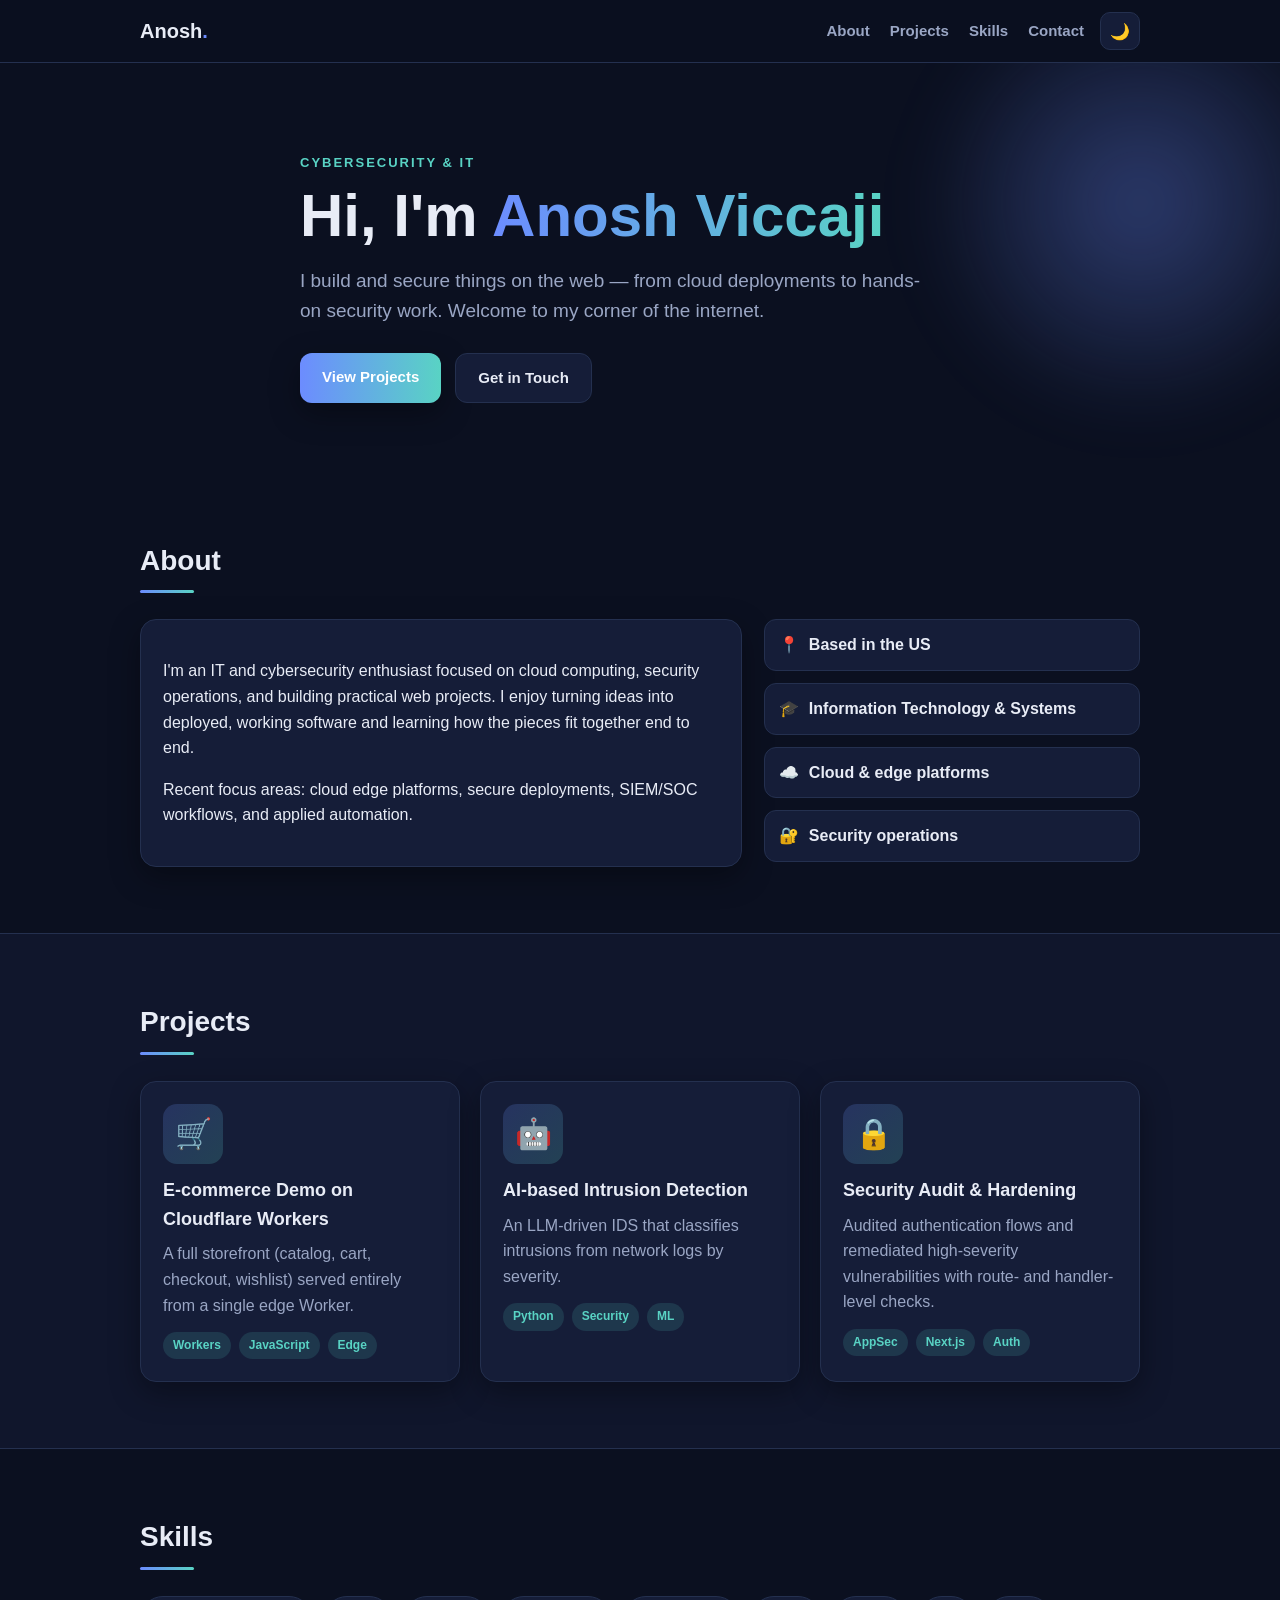
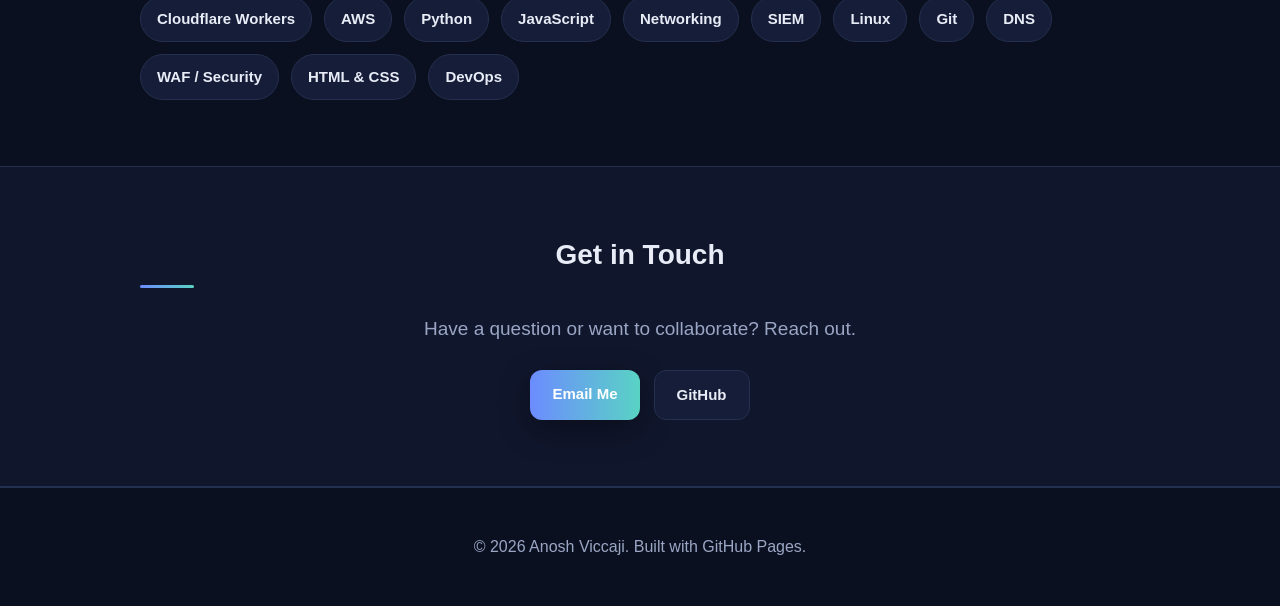
==== index.html @ 1395a2f8 "Initial portfolio site" ====
<!DOCTYPE html>
<html lang="en">
<head>
  <meta charset="utf-8" />
  <meta name="viewport" content="width=device-width, initial-scale=1" />
  <title>Anosh Viccaji — Portfolio</title>
  <meta name="description" content="Anosh Viccaji — Cybersecurity & IT. Projects, skills, and contact." />
  <link rel="preconnect" href="https://fonts.googleapis.com" />
  <link rel="stylesheet" href="./style.css" />
</head>
<body>
  <header class="nav" id="top">
    <div class="container nav-inner">
      <a href="#top" class="brand">Anosh<span>.</span></a>
      <nav aria-label="Primary">
        <a href="#about">About</a>
        <a href="#projects">Projects</a>
        <a href="#skills">Skills</a>
        <a href="#contact">Contact</a>
      </nav>
      <button class="theme-toggle" id="themeToggle" aria-label="Toggle theme">🌙</button>
    </div>
  </header>

  <main>
    <!-- HERO -->
    <section class="hero">
      <div class="container hero-inner">
        <p class="eyebrow">Cybersecurity &amp; IT</p>
        <h1>Hi, I'm <span class="grad">Anosh Viccaji</span></h1>
        <p class="lede">
          I build and secure things on the web — from cloud deployments to
          hands-on security work. Welcome to my corner of the internet.
        </p>
        <div class="cta-row">
          <a class="btn primary" href="#projects">View Projects</a>
          <a class="btn ghost" href="#contact">Get in Touch</a>
        </div>
      </div>
      <div class="hero-glow" aria-hidden="true"></div>
    </section>

    <!-- ABOUT -->
    <section id="about" class="section">
      <div class="container">
        <h2 class="section-title">About</h2>
        <div class="about-grid">
          <div class="card">
            <p>
              I'm an IT and cybersecurity enthusiast focused on cloud computing,
              security operations, and building practical web projects. I enjoy
              turning ideas into deployed, working software and learning how the
              pieces fit together end to end.
            </p>
            <p>
              Recent focus areas: cloud edge platforms, secure deployments,
              SIEM/SOC workflows, and applied automation.
            </p>
          </div>
          <ul class="facts">
            <li><span>📍</span> Based in the US</li>
            <li><span>🎓</span> Information Technology &amp; Systems</li>
            <li><span>☁️</span> Cloud &amp; edge platforms</li>
            <li><span>🔐</span> Security operations</li>
          </ul>
        </div>
      </div>
    </section>

    <!-- PROJECTS -->
    <section id="projects" class="section alt">
      <div class="container">
        <h2 class="section-title">Projects</h2>
        <div class="grid">
          <article class="card project">
            <div class="project-top">🛒</div>
            <h3>E-commerce Demo on Cloudflare Workers</h3>
            <p>A full storefront (catalog, cart, checkout, wishlist) served entirely from a single edge Worker.</p>
            <div class="tags"><span>Workers</span><span>JavaScript</span><span>Edge</span></div>
          </article>
          <article class="card project">
            <div class="project-top">🤖</div>
            <h3>AI-based Intrusion Detection</h3>
            <p>An LLM-driven IDS that classifies intrusions from network logs by severity.</p>
            <div class="tags"><span>Python</span><span>Security</span><span>ML</span></div>
          </article>
          <article class="card project">
            <div class="project-top">🔒</div>
            <h3>Security Audit &amp; Hardening</h3>
            <p>Audited authentication flows and remediated high-severity vulnerabilities with route- and handler-level checks.</p>
            <div class="tags"><span>AppSec</span><span>Next.js</span><span>Auth</span></div>
          </article>
        </div>
      </div>
    </section>

    <!-- SKILLS -->
    <section id="skills" class="section">
      <div class="container">
        <h2 class="section-title">Skills</h2>
        <div class="chips">
          <span>Cloudflare Workers</span><span>AWS</span><span>Python</span>
          <span>JavaScript</span><span>Networking</span><span>SIEM</span>
          <span>Linux</span><span>Git</span><span>DNS</span>
          <span>WAF / Security</span><span>HTML &amp; CSS</span><span>DevOps</span>
        </div>
      </div>
    </section>

    <!-- CONTACT -->
    <section id="contact" class="section alt">
      <div class="container contact-inner">
        <h2 class="section-title">Get in Touch</h2>
        <p class="lede center">Have a question or want to collaborate? Reach out.</p>
        <div class="cta-row center">
          <a class="btn primary" href="mailto:hello@example.com">Email Me</a>
          <a class="btn ghost" href="https://github.com/anoshvi" target="_blank" rel="noopener">GitHub</a>
        </div>
      </div>
    </section>
  </main>

  <footer class="footer">
    <div class="container">
      <p>© <span id="year"></span> Anosh Viccaji. Built with GitHub Pages.</p>
    </div>
  </footer>

  <script src="./script.js" defer></script>
</body>
</html>
---- style.css ----
:root {
  --bg: #0b1020;
  --bg-alt: #10162c;
  --card: #151d38;
  --text: #e8ecf6;
  --muted: #9aa6c4;
  --brand: #6c8cff;
  --brand2: #59d3c4;
  --border: #24304f;
  --shadow: 0 10px 30px rgba(0, 0, 0, 0.35);
}
[data-theme="light"] {
  --bg: #f6f8fc;
  --bg-alt: #ffffff;
  --card: #ffffff;
  --text: #0f1730;
  --muted: #5a6683;
  --brand: #3b5bff;
  --brand2: #0fb5a3;
  --border: #e4e9f2;
  --shadow: 0 10px 30px rgba(20, 30, 60, 0.08);
}

* { box-sizing: border-box; }
html { scroll-behavior: smooth; }
body {
  margin: 0;
  font-family: -apple-system, BlinkMacSystemFont, "Segoe UI", Roboto, Helvetica, Arial, sans-serif;
  background: var(--bg);
  color: var(--text);
  line-height: 1.6;
}
.container { max-width: 1040px; margin: 0 auto; padding: 0 20px; }
a { color: var(--brand); text-decoration: none; }
a:hover { text-decoration: underline; }

/* NAV */
.nav {
  position: sticky; top: 0; z-index: 20;
  background: color-mix(in srgb, var(--bg) 85%, transparent);
  backdrop-filter: blur(10px);
  border-bottom: 1px solid var(--border);
}
.nav-inner { display: flex; align-items: center; gap: 16px; height: 62px; }
.brand { font-weight: 800; font-size: 20px; color: var(--text); }
.brand span { color: var(--brand); }
.nav nav { margin-left: auto; display: flex; gap: 20px; }
.nav nav a { color: var(--muted); font-weight: 600; font-size: 15px; }
.nav nav a:hover { color: var(--text); text-decoration: none; }
.theme-toggle {
  border: 1px solid var(--border); background: var(--card); color: var(--text);
  border-radius: 10px; width: 40px; height: 38px; cursor: pointer; font-size: 16px;
}

/* HERO */
.hero { position: relative; overflow: hidden; padding: 90px 0 70px; }
.hero-inner { position: relative; z-index: 2; max-width: 720px; }
.eyebrow {
  text-transform: uppercase; letter-spacing: 2px; font-size: 13px;
  color: var(--brand2); font-weight: 700; margin: 0 0 10px;
}
.hero h1 { font-size: clamp(36px, 6vw, 60px); line-height: 1.05; margin: 0 0 16px; }
.grad {
  background: linear-gradient(90deg, var(--brand), var(--brand2));
  -webkit-background-clip: text; background-clip: text; color: transparent;
}
.lede { font-size: 19px; color: var(--muted); max-width: 620px; }
.lede.center { margin-left: auto; margin-right: auto; }
.cta-row { display: flex; gap: 14px; margin-top: 26px; flex-wrap: wrap; }
.cta-row.center { justify-content: center; }
.btn {
  display: inline-block; padding: 12px 22px; border-radius: 12px;
  font-weight: 700; font-size: 15px; transition: transform .15s ease, box-shadow .15s ease;
}
.btn:hover { transform: translateY(-2px); text-decoration: none; }
.btn.primary { background: linear-gradient(90deg, var(--brand), var(--brand2)); color: #fff; box-shadow: var(--shadow); }
.btn.ghost { border: 1px solid var(--border); color: var(--text); background: var(--card); }
.hero-glow {
  position: absolute; top: -120px; right: -120px; width: 520px; height: 520px;
  background: radial-gradient(circle, rgba(108,140,255,0.35), transparent 60%);
  filter: blur(30px); z-index: 1;
}

/* SECTIONS */
.section { padding: 66px 0; }
.section.alt { background: var(--bg-alt); border-top: 1px solid var(--border); border-bottom: 1px solid var(--border); }
.section-title { font-size: 28px; margin: 0 0 26px; position: relative; padding-bottom: 10px; }
.section-title::after {
  content: ""; position: absolute; left: 0; bottom: 0; width: 54px; height: 3px;
  background: linear-gradient(90deg, var(--brand), var(--brand2)); border-radius: 3px;
}

.card {
  background: var(--card); border: 1px solid var(--border); border-radius: 16px;
  padding: 22px; box-shadow: var(--shadow);
}
.about-grid { display: grid; grid-template-columns: 1.6fr 1fr; gap: 22px; }
.facts { list-style: none; margin: 0; padding: 0; display: grid; gap: 12px; align-content: start; }
.facts li {
  background: var(--card); border: 1px solid var(--border); border-radius: 12px;
  padding: 12px 14px; display: flex; gap: 10px; align-items: center; font-weight: 600;
}

.grid { display: grid; grid-template-columns: repeat(auto-fit, minmax(260px, 1fr)); gap: 20px; }
.project-top {
  font-size: 30px; width: 60px; height: 60px; display: grid; place-items: center;
  background: linear-gradient(135deg, rgba(108,140,255,.2), rgba(89,211,196,.2));
  border-radius: 14px; margin-bottom: 12px;
}
.project h3 { margin: 0 0 8px; font-size: 18px; }
.project p { color: var(--muted); margin: 0 0 14px; }
.tags { display: flex; gap: 8px; flex-wrap: wrap; }
.tags span {
  font-size: 12px; font-weight: 700; color: var(--brand2);
  background: color-mix(in srgb, var(--brand2) 14%, transparent);
  padding: 4px 10px; border-radius: 999px;
}

.chips { display: flex; flex-wrap: wrap; gap: 12px; }
.chips span {
  background: var(--card); border: 1px solid var(--border); border-radius: 999px;
  padding: 10px 16px; font-weight: 600; font-size: 15px;
}

.contact-inner { text-align: center; }

.footer { padding: 30px 0; border-top: 1px solid var(--border); color: var(--muted); text-align: center; }

@media (max-width: 720px) {
  .about-grid { grid-template-columns: 1fr; }
  .nav nav { gap: 12px; }
  .nav nav a { font-size: 14px; }
}
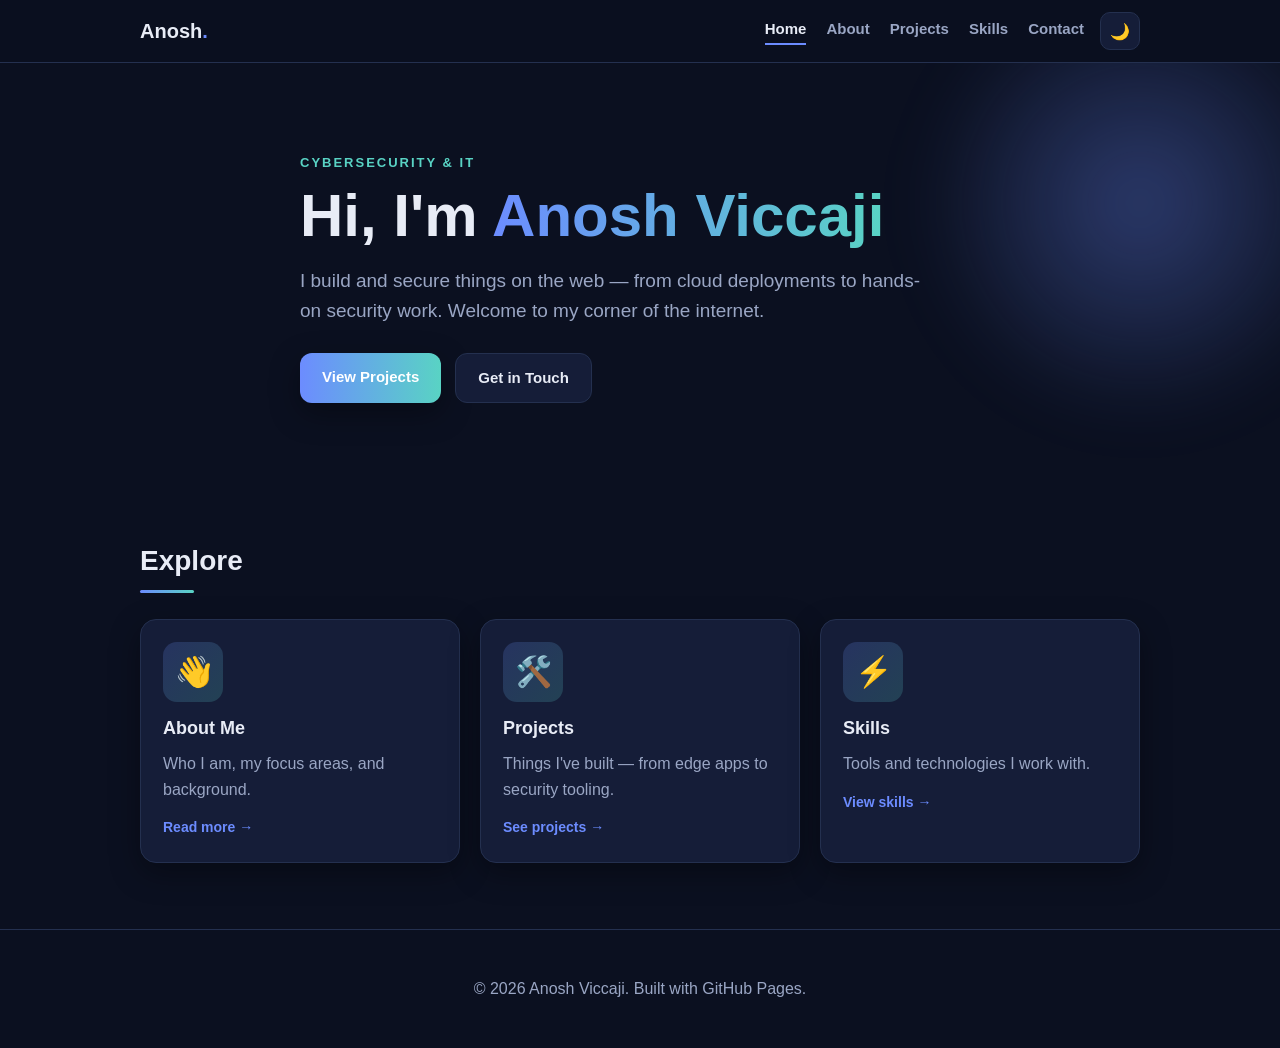
==== commit fe0e1991: "Convert to multi-page site (About, Projects, Skills, Contact)" ====
--- a/index.html
+++ b/index.html
@@ -5,25 +5,24 @@
   <meta name="viewport" content="width=device-width, initial-scale=1" />
   <title>Anosh Viccaji — Portfolio</title>
   <meta name="description" content="Anosh Viccaji — Cybersecurity & IT. Projects, skills, and contact." />
-  <link rel="preconnect" href="https://fonts.googleapis.com" />
   <link rel="stylesheet" href="./style.css" />
 </head>
 <body>
-  <header class="nav" id="top">
+  <header class="nav">
     <div class="container nav-inner">
-      <a href="#top" class="brand">Anosh<span>.</span></a>
+      <a href="./index.html" class="brand">Anosh<span>.</span></a>
       <nav aria-label="Primary">
-        <a href="#about">About</a>
-        <a href="#projects">Projects</a>
-        <a href="#skills">Skills</a>
-        <a href="#contact">Contact</a>
+        <a href="./index.html" class="active">Home</a>
+        <a href="./about.html">About</a>
+        <a href="./projects.html">Projects</a>
+        <a href="./skills.html">Skills</a>
+        <a href="./contact.html">Contact</a>
       </nav>
       <button class="theme-toggle" id="themeToggle" aria-label="Toggle theme">🌙</button>
     </div>
   </header>
 
   <main>
-    <!-- HERO -->
     <section class="hero">
       <div class="container hero-inner">
         <p class="eyebrow">Cybersecurity &amp; IT</p>
@@ -33,88 +32,35 @@
           hands-on security work. Welcome to my corner of the internet.
         </p>
         <div class="cta-row">
-          <a class="btn primary" href="#projects">View Projects</a>
-          <a class="btn ghost" href="#contact">Get in Touch</a>
+          <a class="btn primary" href="./projects.html">View Projects</a>
+          <a class="btn ghost" href="./contact.html">Get in Touch</a>
         </div>
       </div>
       <div class="hero-glow" aria-hidden="true"></div>
     </section>
 
-    <!-- ABOUT -->
-    <section id="about" class="section">
+    <section class="section">
       <div class="container">
-        <h2 class="section-title">About</h2>
-        <div class="about-grid">
-          <div class="card">
-            <p>
-              I'm an IT and cybersecurity enthusiast focused on cloud computing,
-              security operations, and building practical web projects. I enjoy
-              turning ideas into deployed, working software and learning how the
-              pieces fit together end to end.
-            </p>
-            <p>
-              Recent focus areas: cloud edge platforms, secure deployments,
-              SIEM/SOC workflows, and applied automation.
-            </p>
-          </div>
-          <ul class="facts">
-            <li><span>📍</span> Based in the US</li>
-            <li><span>🎓</span> Information Technology &amp; Systems</li>
-            <li><span>☁️</span> Cloud &amp; edge platforms</li>
-            <li><span>🔐</span> Security operations</li>
-          </ul>
-        </div>
-      </div>
-    </section>
-
-    <!-- PROJECTS -->
-    <section id="projects" class="section alt">
-      <div class="container">
-        <h2 class="section-title">Projects</h2>
+        <h2 class="section-title">Explore</h2>
         <div class="grid">
-          <article class="card project">
-            <div class="project-top">🛒</div>
-            <h3>E-commerce Demo on Cloudflare Workers</h3>
-            <p>A full storefront (catalog, cart, checkout, wishlist) served entirely from a single edge Worker.</p>
-            <div class="tags"><span>Workers</span><span>JavaScript</span><span>Edge</span></div>
-          </article>
-          <article class="card project">
-            <div class="project-top">🤖</div>
-            <h3>AI-based Intrusion Detection</h3>
-            <p>An LLM-driven IDS that classifies intrusions from network logs by severity.</p>
-            <div class="tags"><span>Python</span><span>Security</span><span>ML</span></div>
-          </article>
-          <article class="card project">
-            <div class="project-top">🔒</div>
-            <h3>Security Audit &amp; Hardening</h3>
-            <p>Audited authentication flows and remediated high-severity vulnerabilities with route- and handler-level checks.</p>
-            <div class="tags"><span>AppSec</span><span>Next.js</span><span>Auth</span></div>
-          </article>
-        </div>
-      </div>
-    </section>
-
-    <!-- SKILLS -->
-    <section id="skills" class="section">
-      <div class="container">
-        <h2 class="section-title">Skills</h2>
-        <div class="chips">
-          <span>Cloudflare Workers</span><span>AWS</span><span>Python</span>
-          <span>JavaScript</span><span>Networking</span><span>SIEM</span>
-          <span>Linux</span><span>Git</span><span>DNS</span>
-          <span>WAF / Security</span><span>HTML &amp; CSS</span><span>DevOps</span>
-        </div>
-      </div>
-    </section>
-
-    <!-- CONTACT -->
-    <section id="contact" class="section alt">
-      <div class="container contact-inner">
-        <h2 class="section-title">Get in Touch</h2>
-        <p class="lede center">Have a question or want to collaborate? Reach out.</p>
-        <div class="cta-row center">
-          <a class="btn primary" href="mailto:hello@example.com">Email Me</a>
-          <a class="btn ghost" href="https://github.com/anoshvi" target="_blank" rel="noopener">GitHub</a>
+          <a class="card project link-card" href="./about.html">
+            <div class="project-top">👋</div>
+            <h3>About Me</h3>
+            <p>Who I am, my focus areas, and background.</p>
+            <span class="more">Read more →</span>
+          </a>
+          <a class="card project link-card" href="./projects.html">
+            <div class="project-top">🛠️</div>
+            <h3>Projects</h3>
+            <p>Things I've built — from edge apps to security tooling.</p>
+            <span class="more">See projects →</span>
+          </a>
+          <a class="card project link-card" href="./skills.html">
+            <div class="project-top">⚡</div>
+            <h3>Skills</h3>
+            <p>Tools and technologies I work with.</p>
+            <span class="more">View skills →</span>
+          </a>
         </div>
       </div>
     </section>
--- a/style.css
+++ b/style.css
@@ -45,8 +45,9 @@
 .brand { font-weight: 800; font-size: 20px; color: var(--text); }
 .brand span { color: var(--brand); }
 .nav nav { margin-left: auto; display: flex; gap: 20px; }
-.nav nav a { color: var(--muted); font-weight: 600; font-size: 15px; }
+.nav nav a { color: var(--muted); font-weight: 600; font-size: 15px; padding-bottom: 2px; border-bottom: 2px solid transparent; }
 .nav nav a:hover { color: var(--text); text-decoration: none; }
+.nav nav a.active { color: var(--text); border-bottom-color: var(--brand); }
 .theme-toggle {
   border: 1px solid var(--border); background: var(--card); color: var(--text);
   border-radius: 10px; width: 40px; height: 38px; cursor: pointer; font-size: 16px;
@@ -124,6 +125,17 @@
 
 .contact-inner { text-align: center; }
 
+/* Page header for sub-pages */
+.page-head { padding: 60px 0 10px; }
+.page-head h1 { font-size: clamp(30px, 5vw, 44px); margin: 6px 0 0; }
+
+/* Clickable cards on the home page */
+.link-card { display: block; color: inherit; transition: transform .15s ease, border-color .15s ease; }
+.link-card:hover { transform: translateY(-4px); border-color: var(--brand); text-decoration: none; }
+.link-card h3 { margin: 0 0 8px; font-size: 18px; }
+.link-card p { color: var(--muted); margin: 0 0 12px; }
+.link-card .more { color: var(--brand); font-weight: 700; font-size: 14px; }
+
 .footer { padding: 30px 0; border-top: 1px solid var(--border); color: var(--muted); text-align: center; }
 
 @media (max-width: 720px) {
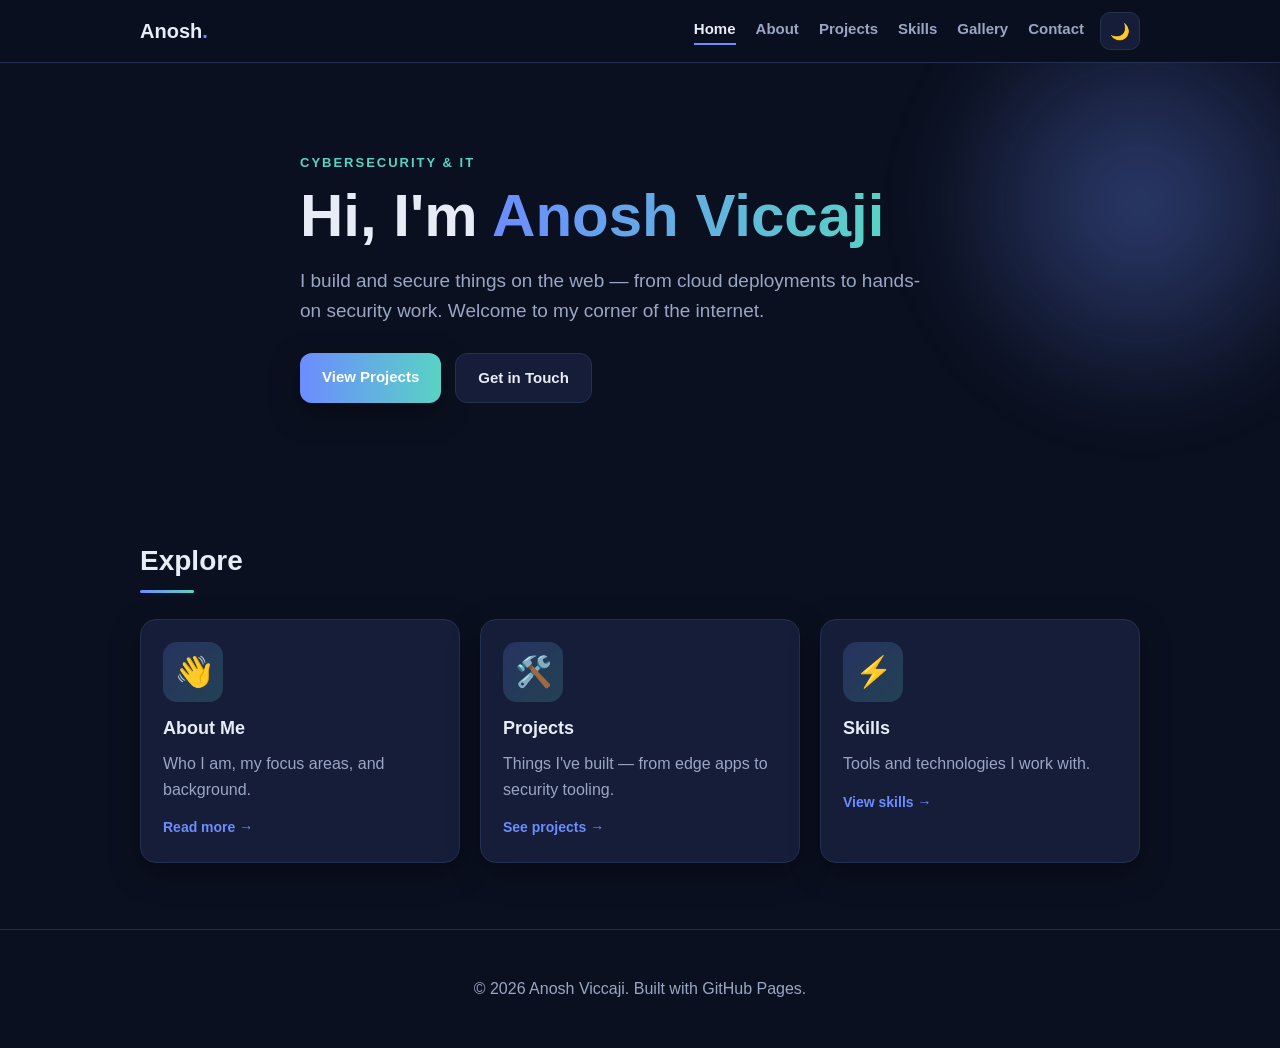
==== commit c0511ad0: "Add edge-cacheable image gallery" ====
--- a/index.html
+++ b/index.html
@@ -16,6 +16,7 @@
         <a href="./about.html">About</a>
         <a href="./projects.html">Projects</a>
         <a href="./skills.html">Skills</a>
+        <a href="./gallery.html">Gallery</a>
         <a href="./contact.html">Contact</a>
       </nav>
       <button class="theme-toggle" id="themeToggle" aria-label="Toggle theme">🌙</button>
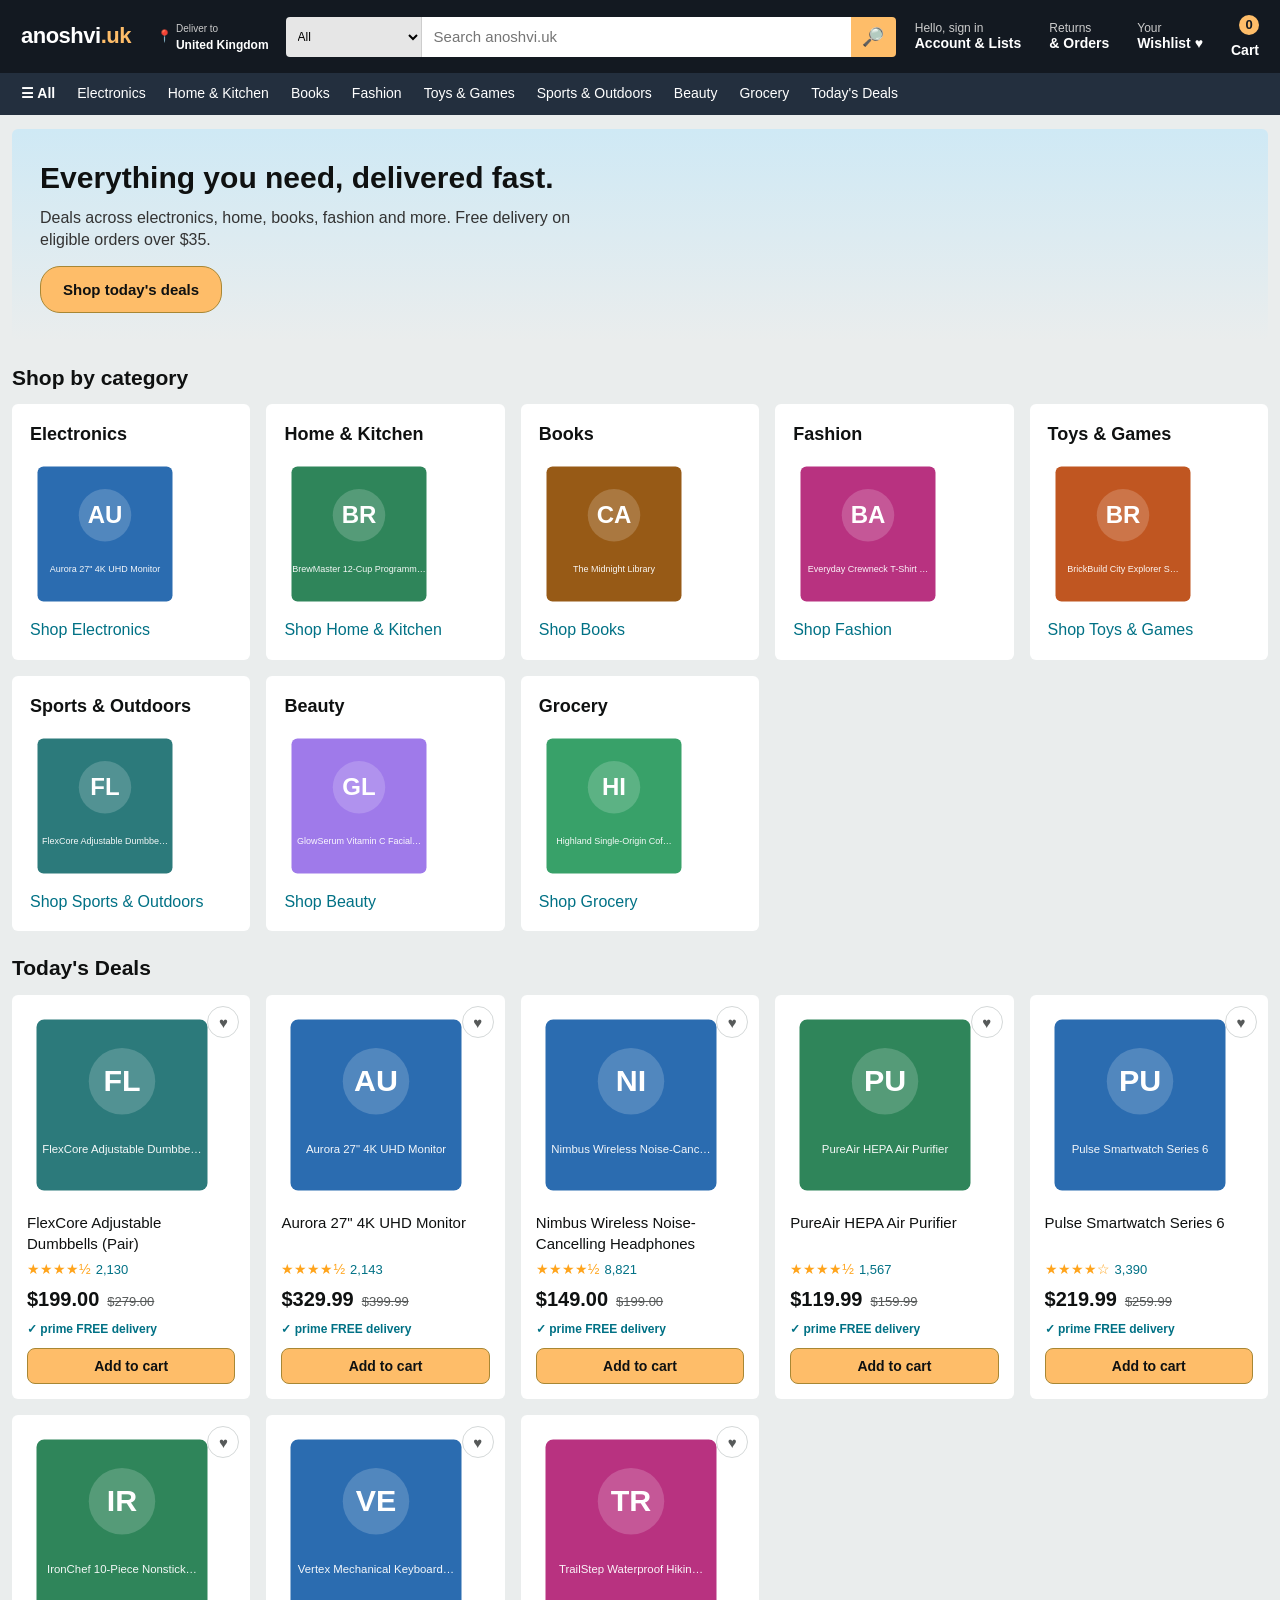
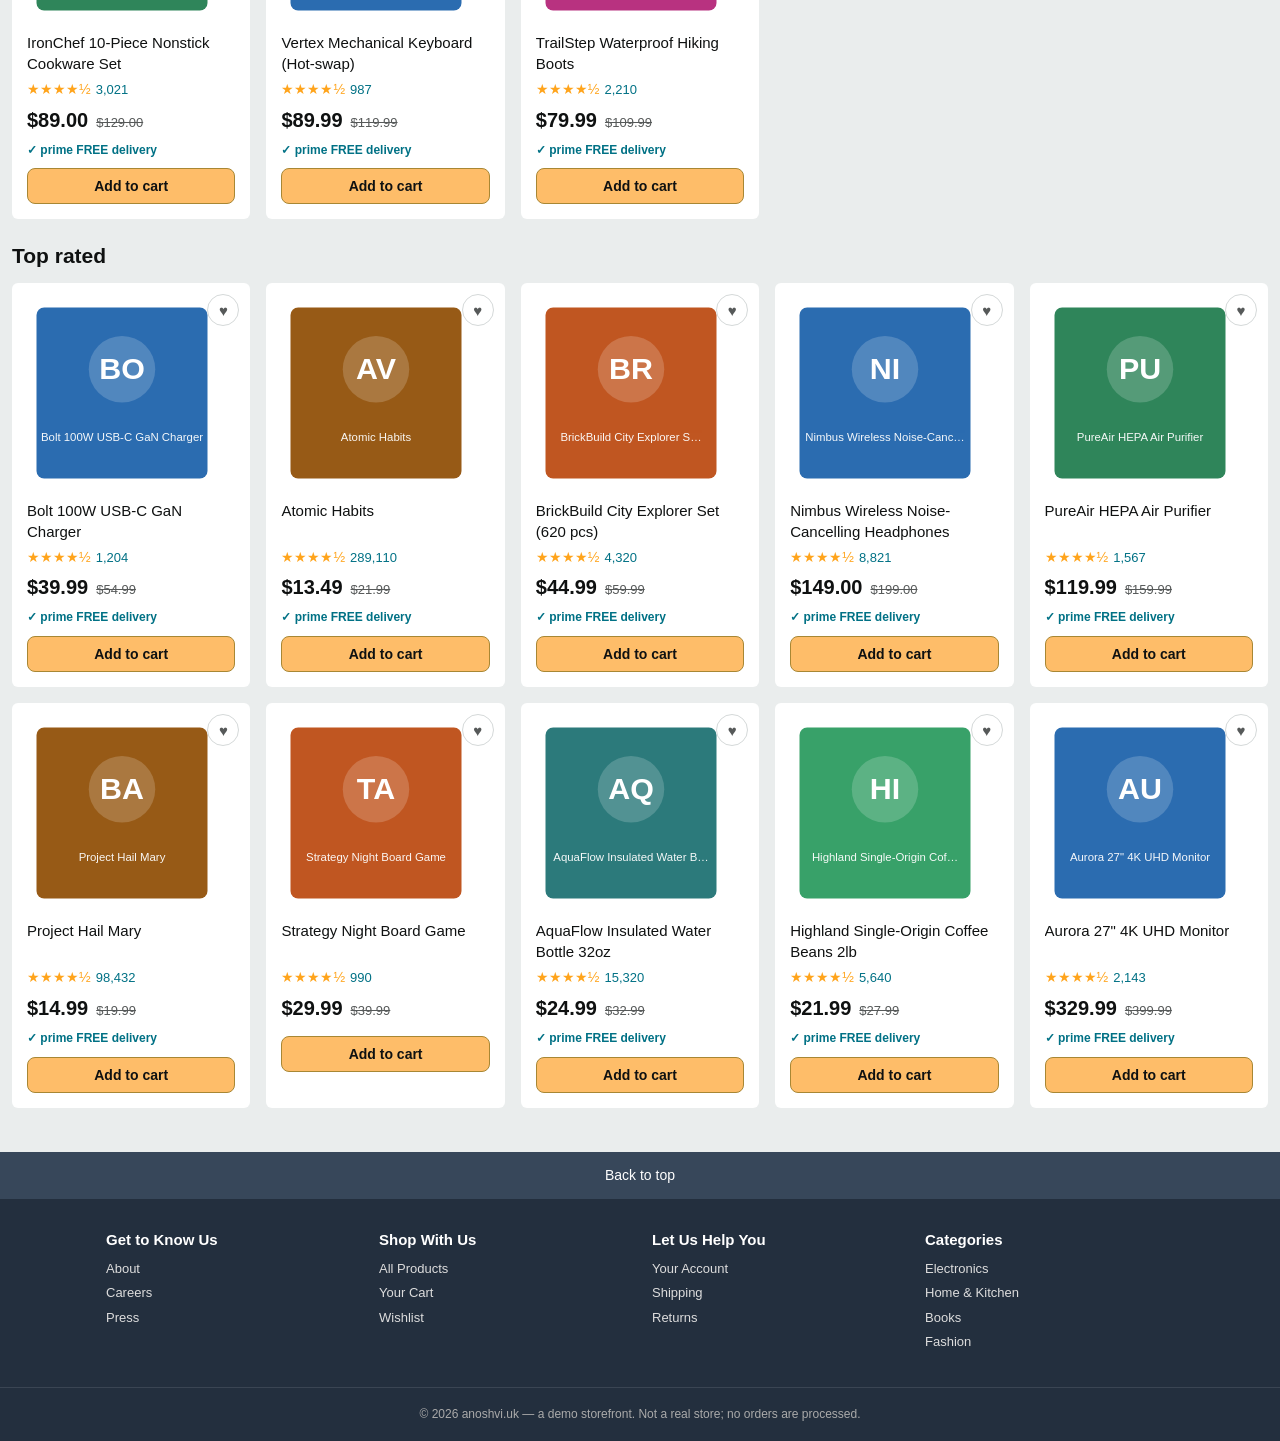
==== commit 77c22b8c: "Replace portfolio with Amazon-style e-commerce storefront" ====
--- a/index.html
+++ b/index.html
@@ -1,78 +1,34 @@
 <!DOCTYPE html>
 <html lang="en">
 <head>
-  <meta charset="utf-8" />
-  <meta name="viewport" content="width=device-width, initial-scale=1" />
-  <title>Anosh Viccaji — Portfolio</title>
-  <meta name="description" content="Anosh Viccaji — Cybersecurity & IT. Projects, skills, and contact." />
-  <link rel="stylesheet" href="./style.css" />
+  <meta charset="UTF-8">
+  <meta name="viewport" content="width=device-width, initial-scale=1.0">
+  <title>anoshvi.uk — Online Shopping for Electronics, Home, Books &amp; more</title>
+  <meta name="description" content="Shop electronics, home, books, fashion and more at anoshvi.uk.">
+  <link rel="stylesheet" href="css/styles.css">
 </head>
-<body>
-  <header class="nav">
-    <div class="container nav-inner">
-      <a href="./index.html" class="brand">Anosh<span>.</span></a>
-      <nav aria-label="Primary">
-        <a href="./index.html" class="active">Home</a>
-        <a href="./about.html">About</a>
-        <a href="./projects.html">Projects</a>
-        <a href="./skills.html">Skills</a>
-        <a href="./gallery.html">Gallery</a>
-        <a href="./contact.html">Contact</a>
-      </nav>
-      <button class="theme-toggle" id="themeToggle" aria-label="Toggle theme">🌙</button>
-    </div>
-  </header>
-
-  <main>
+<body data-page="home">
+  <header id="site-header"></header>
+  <main class="wrap">
     <section class="hero">
-      <div class="container hero-inner">
-        <p class="eyebrow">Cybersecurity &amp; IT</p>
-        <h1>Hi, I'm <span class="grad">Anosh Viccaji</span></h1>
-        <p class="lede">
-          I build and secure things on the web — from cloud deployments to
-          hands-on security work. Welcome to my corner of the internet.
-        </p>
-        <div class="cta-row">
-          <a class="btn primary" href="./projects.html">View Projects</a>
-          <a class="btn ghost" href="./contact.html">Get in Touch</a>
-        </div>
+      <div>
+        <h1>Everything you need, delivered fast.</h1>
+        <p>Deals across electronics, home, books, fashion and more. Free delivery on eligible orders over $35.</p>
+        <a class="btn big" href="#deals">Shop today's deals</a>
       </div>
-      <div class="hero-glow" aria-hidden="true"></div>
     </section>
 
-    <section class="section">
-      <div class="container">
-        <h2 class="section-title">Explore</h2>
-        <div class="grid">
-          <a class="card project link-card" href="./about.html">
-            <div class="project-top">👋</div>
-            <h3>About Me</h3>
-            <p>Who I am, my focus areas, and background.</p>
-            <span class="more">Read more →</span>
-          </a>
-          <a class="card project link-card" href="./projects.html">
-            <div class="project-top">🛠️</div>
-            <h3>Projects</h3>
-            <p>Things I've built — from edge apps to security tooling.</p>
-            <span class="more">See projects →</span>
-          </a>
-          <a class="card project link-card" href="./skills.html">
-            <div class="project-top">⚡</div>
-            <h3>Skills</h3>
-            <p>Tools and technologies I work with.</p>
-            <span class="more">View skills →</span>
-          </a>
-        </div>
-      </div>
-    </section>
+    <h2 class="section-title">Shop by category</h2>
+    <div class="cards" id="cat-cards"></div>
+
+    <h2 class="section-title" id="deals">Today's Deals</h2>
+    <div class="grid" id="deals-grid"></div>
+
+    <h2 class="section-title">Top rated</h2>
+    <div class="grid" id="top-grid"></div>
   </main>
-
-  <footer class="footer">
-    <div class="container">
-      <p>© <span id="year"></span> Anosh Viccaji. Built with GitHub Pages.</p>
-    </div>
-  </footer>
-
-  <script src="./script.js" defer></script>
+  <div id="site-footer"></div>
+  <script src="js/data.js"></script>
+  <script src="js/store.js"></script>
 </body>
 </html>
--- a/css/styles.css
+++ b/css/styles.css
@@ -0,0 +1,206 @@
+:root {
+  --nav: #131921;
+  --nav2: #232f3e;
+  --accent: #febd69;
+  --accent-hover: #f3a847;
+  --link: #007185;
+  --price: #b12704;
+  --border: #d5d9d9;
+  --bg: #eaeded;
+  --star: #ffa41c;
+}
+* { box-sizing: border-box; }
+html, body { margin: 0; padding: 0; }
+body {
+  font-family: "Amazon Ember", Arial, Helvetica, sans-serif;
+  background: var(--bg);
+  color: #0f1111;
+  line-height: 1.4;
+}
+a { color: var(--link); text-decoration: none; }
+a:hover { text-decoration: underline; color: #c7511f; }
+img { max-width: 100%; display: block; }
+
+/* ---------- Header ---------- */
+.top { background: var(--nav); color: #fff; }
+.top-row {
+  display: flex; align-items: center; gap: 10px;
+  padding: 6px 12px; max-width: 1500px; margin: 0 auto;
+}
+.logo {
+  color: #fff; font-weight: 800; font-size: 22px; letter-spacing: -.5px;
+  padding: 6px 8px; border: 1px solid transparent; border-radius: 4px; white-space: nowrap;
+}
+.logo:hover { border-color: #fff; text-decoration: none; color: #fff; }
+.logo .tld { color: var(--accent); }
+.deliver { display: flex; align-items: center; gap: 4px; font-size: 12px; padding: 6px; border: 1px solid transparent; border-radius: 4px; cursor: pointer; }
+.deliver small { color: #ccc; }
+.deliver:hover { border-color: #fff; }
+.search {
+  flex: 1; display: flex; height: 40px; border-radius: 4px; overflow: hidden;
+  min-width: 180px;
+}
+.search select {
+  border: none; background: #e6e6e6; padding: 0 8px; font-size: 12px; cursor: pointer;
+  border-right: 1px solid #cdcdcd;
+}
+.search input {
+  flex: 1; border: none; padding: 0 12px; font-size: 15px; min-width: 60px;
+}
+.search input:focus { outline: 2px solid var(--accent); }
+.search button {
+  background: var(--accent); border: none; width: 45px; cursor: pointer; font-size: 18px;
+  display: flex; align-items: center; justify-content: center;
+}
+.search button:hover { background: var(--accent-hover); }
+.navlink {
+  color: #fff; font-size: 13px; padding: 8px; border: 1px solid transparent; border-radius: 4px;
+  display: flex; flex-direction: column; line-height: 1.1; white-space: nowrap;
+}
+.navlink b { font-size: 14px; }
+.navlink small { color: #ccc; font-size: 12px; }
+.navlink:hover { border-color: #fff; text-decoration: none; color: #fff; }
+.cart-link { display: flex; align-items: flex-end; gap: 2px; position: relative; }
+.cart-count {
+  background: var(--accent); color: #131921; font-weight: 800; font-size: 13px;
+  border-radius: 50%; min-width: 20px; height: 20px; display: inline-flex;
+  align-items: center; justify-content: center; padding: 0 5px; margin-bottom: 6px;
+}
+.subnav {
+  background: var(--nav2); color: #fff; display: flex; gap: 4px; align-items: center;
+  padding: 4px 12px; max-width: 1500px; margin: 0 auto; overflow-x: auto;
+}
+.subnav a { color: #fff; font-size: 14px; padding: 6px 8px; border-radius: 4px; border: 1px solid transparent; white-space: nowrap; }
+.subnav a:hover { border-color: #fff; text-decoration: none; }
+.subnav .all { font-weight: 700; }
+
+/* ---------- Layout ---------- */
+.wrap { max-width: 1500px; margin: 0 auto; padding: 14px 12px; }
+.hero {
+  background: linear-gradient(180deg, #cfe9f5, #eaeded);
+  border-radius: 6px; padding: 28px; margin-bottom: 16px;
+  display: flex; align-items: center; justify-content: space-between; gap: 20px; flex-wrap: wrap;
+}
+.hero h1 { margin: 0 0 8px; font-size: 30px; }
+.hero p { margin: 0 0 14px; color: #333; max-width: 560px; }
+.btn {
+  background: var(--accent); border: 1px solid #a88734; color: #0f1111;
+  padding: 9px 18px; border-radius: 20px; font-size: 14px; font-weight: 600; cursor: pointer;
+  display: inline-block;
+}
+.btn:hover { background: var(--accent-hover); text-decoration: none; color: #0f1111; }
+.btn.secondary { background: #fff; }
+.btn.block { display: block; width: 100%; text-align: center; border-radius: 8px; margin-top: 8px; }
+.btn.big { padding: 12px 22px; font-size: 15px; }
+
+/* category cards */
+.cards { display: grid; grid-template-columns: repeat(auto-fill, minmax(220px, 1fr)); gap: 16px; margin-bottom: 16px; }
+.card { background: #fff; border-radius: 6px; padding: 18px; }
+.card h3 { margin: 0 0 12px; font-size: 18px; }
+.card .thumb { height: 150px; border-radius: 4px; margin-bottom: 10px; }
+
+/* section heading */
+.section-title { font-size: 21px; margin: 22px 0 12px; }
+
+/* product grid */
+.grid { display: grid; grid-template-columns: repeat(auto-fill, minmax(230px, 1fr)); gap: 16px; }
+.p-card {
+  background: #fff; border-radius: 6px; padding: 14px; display: flex; flex-direction: column;
+  position: relative; border: 1px solid transparent;
+}
+.p-card:hover { border-color: #e0e0e0; box-shadow: 0 2px 8px rgba(0,0,0,.08); }
+.p-card .img { height: 190px; border-radius: 4px; margin-bottom: 12px; }
+.p-card .title { font-size: 15px; color: #0f1111; margin: 0 0 6px; min-height: 42px;
+  display: -webkit-box; -webkit-line-clamp: 2; -webkit-box-orient: vertical; overflow: hidden; }
+.p-card .title:hover { color: #c7511f; }
+.stars { color: var(--star); font-size: 14px; }
+.stars .count { color: var(--link); font-size: 13px; margin-left: 5px; }
+.price { color: #0f1111; margin: 6px 0; }
+.price .cur { font-size: 20px; font-weight: 700; }
+.price .old { color: #565959; text-decoration: line-through; font-size: 13px; margin-left: 8px; }
+.badge-prime { display: inline-block; font-size: 12px; color: var(--link); font-weight: 700; margin: 2px 0; }
+.wish {
+  position: absolute; top: 10px; right: 10px; background: #fff; border: 1px solid var(--border);
+  border-radius: 50%; width: 32px; height: 32px; cursor: pointer; font-size: 15px; line-height: 30px;
+  text-align: center; color: #565959;
+}
+.wish.active { color: #c7511f; border-color: #c7511f; }
+
+/* ---------- Category page ---------- */
+.layout { display: grid; grid-template-columns: 240px 1fr; gap: 18px; }
+.filters { background: #fff; border-radius: 6px; padding: 16px; align-self: start; }
+.filters h4 { margin: 14px 0 8px; font-size: 15px; }
+.filters h4:first-child { margin-top: 0; }
+.filters label { display: block; font-size: 14px; margin: 4px 0; cursor: pointer; }
+.filters input[type=range] { width: 100%; }
+.toolbar { background: #fff; border-radius: 6px; padding: 10px 14px; margin-bottom: 14px;
+  display: flex; justify-content: space-between; align-items: center; flex-wrap: wrap; gap: 8px; }
+.toolbar select { padding: 6px; border-radius: 6px; border: 1px solid var(--border); }
+
+/* ---------- Product detail ---------- */
+.detail { background: #fff; border-radius: 6px; padding: 24px; display: grid;
+  grid-template-columns: 1fr 1.2fr 300px; gap: 28px; }
+.detail .big-img { height: 380px; border-radius: 6px; }
+.detail h1 { font-size: 25px; margin: 0 0 8px; }
+.detail .desc { margin: 14px 0; color: #333; }
+.buybox { border: 1px solid var(--border); border-radius: 8px; padding: 18px; align-self: start; }
+.buybox .price .cur { font-size: 26px; }
+.qty { display: flex; align-items: center; gap: 8px; margin: 12px 0; }
+.qty select { padding: 6px; border-radius: 6px; border: 1px solid var(--border); }
+.instock { color: #007600; font-weight: 600; margin: 8px 0; }
+
+/* ---------- Cart ---------- */
+.cart-layout { display: grid; grid-template-columns: 1fr 320px; gap: 18px; }
+.cart-items, .summary, .panel { background: #fff; border-radius: 6px; padding: 20px; }
+.cart-row { display: grid; grid-template-columns: 120px 1fr auto; gap: 16px; padding: 16px 0; border-bottom: 1px solid #e7e7e7; }
+.cart-row .ci-img { height: 110px; border-radius: 4px; }
+.cart-row h3 { margin: 0 0 6px; font-size: 17px; }
+.cart-row .ctrls { display: flex; gap: 12px; align-items: center; margin-top: 8px; font-size: 13px; }
+.cart-row select { padding: 5px; border-radius: 6px; border: 1px solid var(--border); }
+.link-btn { background: none; border: none; color: var(--link); cursor: pointer; font-size: 13px; padding: 0; }
+.link-btn:hover { color: #c7511f; text-decoration: underline; }
+.summary .total { font-size: 19px; font-weight: 700; }
+.summary .row { display: flex; justify-content: space-between; margin: 8px 0; }
+.empty { background: #fff; border-radius: 6px; padding: 40px; text-align: center; }
+
+/* ---------- Forms / checkout ---------- */
+.form-grid { display: grid; grid-template-columns: 1fr 1fr; gap: 12px; }
+.field { display: flex; flex-direction: column; margin-bottom: 12px; }
+.field.full { grid-column: 1 / -1; }
+.field label { font-size: 13px; font-weight: 600; margin-bottom: 4px; }
+.field input, .field textarea, .field select {
+  padding: 9px; border: 1px solid #888c8c; border-radius: 6px; font-size: 14px;
+}
+.checkout-layout { display: grid; grid-template-columns: 1fr 320px; gap: 18px; }
+.note { font-size: 12px; color: #565959; margin-top: 6px; }
+
+/* ---------- Footer ---------- */
+footer { background: var(--nav2); color: #ddd; margin-top: 30px; }
+.back-top { background: #37475a; color: #fff; text-align: center; padding: 14px; cursor: pointer; font-size: 14px; }
+.back-top:hover { background: #485769; }
+.foot-cols { max-width: 1100px; margin: 0 auto; padding: 30px 16px; display: grid;
+  grid-template-columns: repeat(4, 1fr); gap: 24px; }
+.foot-cols h5 { color: #fff; margin: 0 0 10px; font-size: 15px; }
+.foot-cols a { color: #ddd; display: block; font-size: 13px; margin: 6px 0; }
+.foot-bottom { border-top: 1px solid #3a4553; text-align: center; padding: 18px; font-size: 12px; color: #aaa; }
+
+.toast {
+  position: fixed; bottom: 20px; left: 50%; transform: translateX(-50%);
+  background: #0f1111; color: #fff; padding: 12px 20px; border-radius: 8px; font-size: 14px;
+  opacity: 0; pointer-events: none; transition: opacity .25s, bottom .25s; z-index: 999;
+}
+.toast.show { opacity: 1; bottom: 34px; }
+
+.breadcrumb { font-size: 13px; color: #565959; margin-bottom: 12px; }
+
+@media (max-width: 1000px) {
+  .detail { grid-template-columns: 1fr; }
+  .layout { grid-template-columns: 1fr; }
+  .cart-layout, .checkout-layout { grid-template-columns: 1fr; }
+}
+@media (max-width: 700px) {
+  .navlink.hide-sm, .deliver { display: none; }
+  .foot-cols { grid-template-columns: repeat(2, 1fr); }
+  .form-grid { grid-template-columns: 1fr; }
+  .hero h1 { font-size: 23px; }
+}
